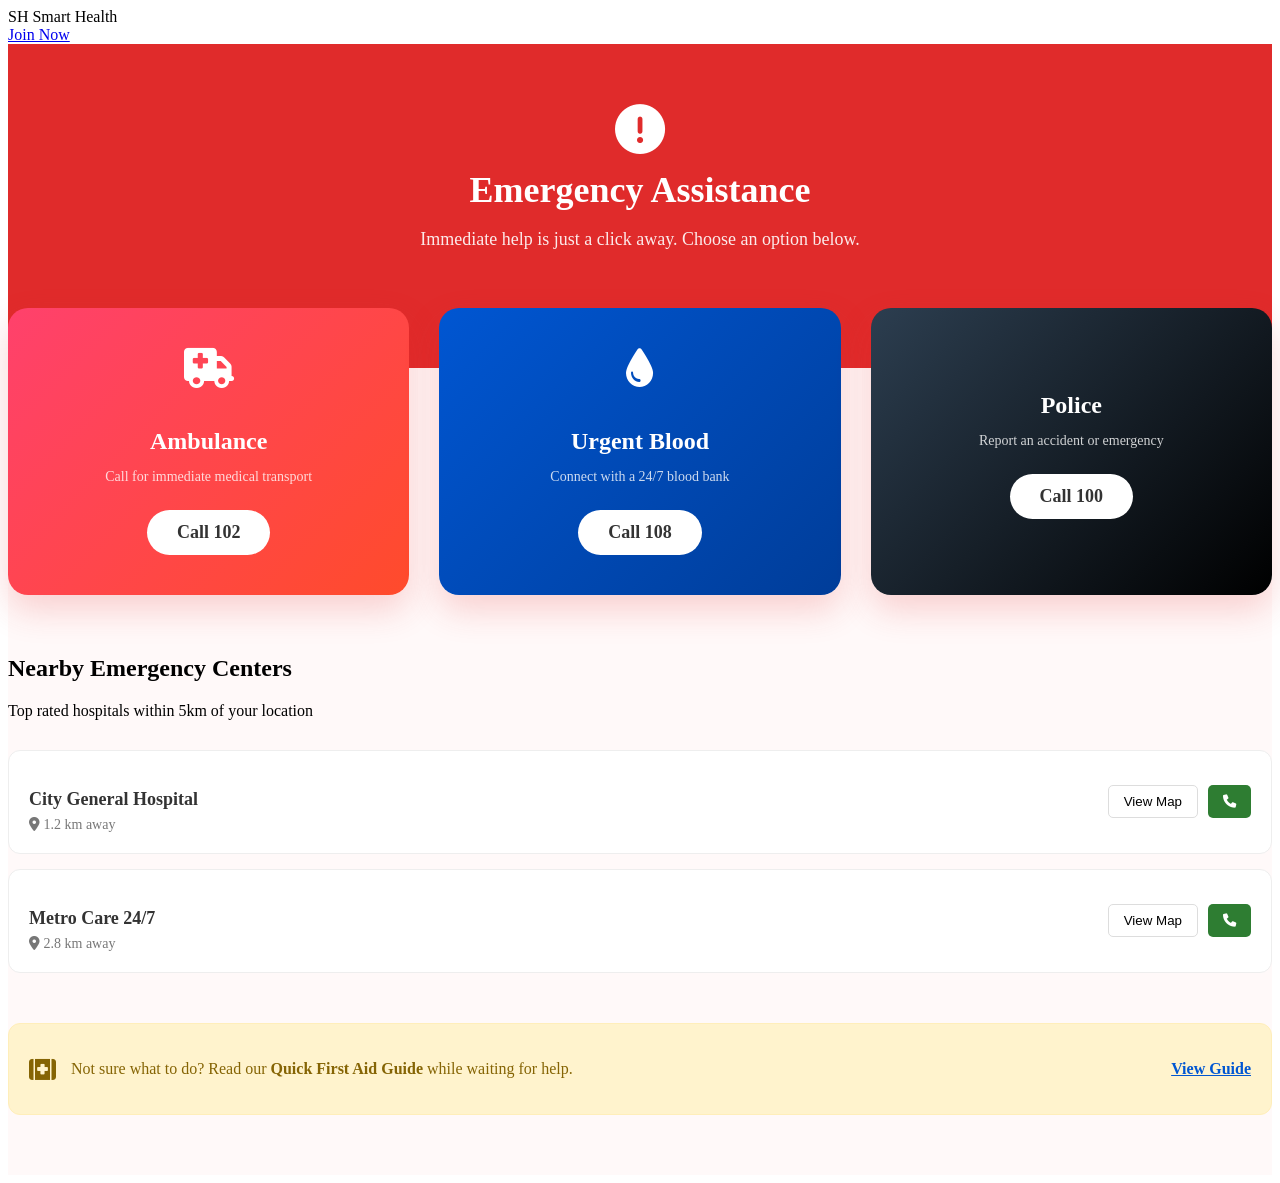
==== Emergency.html @ f5e46cc2 "i add most of features by files" ====
<!DOCTYPE html>
<html lang="en">
<head>
    <meta charset="UTF-8">
    <meta name="viewport" content="width=device-width, initial-scale=1.0">
    <title>Emergency - Smart Health</title>
    <link rel="stylesheet" href="emergency.css">
    <link rel="stylesheet" href="https://cdnjs.cloudflare.com/ajax/libs/font-awesome/6.0.0/css/all.min.css">
</head>
<body>

    <header class="navbar">
        <div class="container nav-flex">
            <div class="logo">
                <span class="logo-box">SH</span>
                <span class="logo-text">Smart Health</span>
            </div>
        
            <div class="nav-auth">
                <a href="signup.html" class="btn-register">Join Now</a>
            </div>
        </div>
    </header>

    <main class="emergency-page">
        <section class="emergency-hero">
            <div class="container">
                <div class="panic-header">
                    <i class="fa-solid fa-circle-exclamation pulse-icon"></i>
                    <h1>Emergency Assistance</h1>
                    <p>Immediate help is just a click away. Choose an option below.</p>
                </div>
            </div>
        </section>

        <section class="container">
            <div class="emergency-grid">
                <div class="panic-card red-bg">
                    <i class="fa-solid fa-truck-medical"></i>
                    <h2>Ambulance</h2>
                    <p>Call for immediate medical transport</p>
                    <a href="tel:102" class="call-btn">Call 102</a>
                </div>

                <div class="panic-card blue-bg">
                    <i class="fa-solid fa-droplet"></i>
                    <h2>Urgent Blood</h2>
                    <p>Connect with a 24/7 blood bank</p>
                    <a href="tel:108" class="call-btn">Call 108</a>
                </div>

                <div class="panic-card dark-bg">
                    <i class="fa-solid fa-shield-halved"></i>
                    <h2>Police</h2>
                    <p>Report an accident or emergency</p>
                    <a href="tel:100" class="call-btn">Call 100</a>
                </div>
            </div>
        </section>

        <section class="container nearby-section">
            <div class="section-title">
                <h2>Nearby Emergency Centers</h2>
                <p>Top rated hospitals within 5km of your location</p>
            </div>
            
            <div class="hospital-list">
                <div class="hospital-item">
                    <div class="hosp-info">
                        <h3>City General Hospital</h3>
                        <span><i class="fa-solid fa-location-dot"></i> 1.2 km away</span>
                    </div>
                    <div class="hosp-actions">
                        <button class="btn-sm-outline">View Map</button>
                        <button class="btn-sm-call"><i class="fa-solid fa-phone"></i></button>
                    </div>
                </div>

                <div class="hospital-item">
                    <div class="hosp-info">
                        <h3>Metro Care 24/7</h3>
                        <span><i class="fa-solid fa-location-dot"></i> 2.8 km away</span>
                    </div>
                    <div class="hosp-actions">
                        <button class="btn-sm-outline">View Map</button>
                        <button class="btn-sm-call"><i class="fa-solid fa-phone"></i></button>
                    </div>
                </div>
            </div>
        </section>

        <section class="container first-aid-strip">
            <div class="strip-content">
                <i class="fa-solid fa-kit-medical"></i>
                <p>Not sure what to do? Read our <strong>Quick First Aid Guide</strong> while waiting for help.</p>
                <a href="awareness.html">View Guide</a>
            </div>
        </section>
    </main>

</body>
</html>
---- emergency.css ----
/* Emergency Page Base */
.emergency-page {
    background-color: #fff9f9;
    padding-bottom: 60px;
}

.emergency-hero {
    background-color: #E02B2B;
    color: white;
    padding: 60px 0 100px;
    text-align: center;
}

.panic-header h1 {
    font-size: 36px;
    margin: 15px 0;
}

.panic-header p {
    opacity: 0.9;
    font-size: 18px;
}

/* Pulse Icon Animation */
.pulse-icon {
    font-size: 50px;
    animation: pulse-red 2s infinite;
}

@keyframes pulse-red {
    0% { transform: scale(0.95); text-shadow: 0 0 0 rgba(255, 255, 255, 0.7); }
    70% { transform: scale(1); text-shadow: 0 0 20px rgba(255, 255, 255, 0); }
    100% { transform: scale(0.95); text-shadow: 0 0 0 rgba(255, 255, 255, 0); }
}

/* Emergency Grid */
.emergency-grid {
    display: grid;
    grid-template-columns: repeat(3, 1fr);
    gap: 30px;
    margin-top: -60px; /* Overlap hero */
}

.panic-card {
    padding: 40px 20px;
    border-radius: 20px;
    text-align: center;
    color: white;
    box-shadow: 0 15px 35px rgba(224, 43, 43, 0.2);
    transition: 0.3s;
}

.panic-card:hover {
    transform: translateY(-10px);
}

.panic-card i {
    font-size: 40px;
    margin-bottom: 20px;
}

.panic-card h2 {
    font-size: 24px;
    margin-bottom: 10px;
}

.panic-card p {
    font-size: 14px;
    margin-bottom: 25px;
    opacity: 0.8;
}

.red-bg { background: linear-gradient(135deg, #ff416c, #ff4b2b); }
.blue-bg { background: linear-gradient(135deg, #0056D2, #003d99); }
.dark-bg { background: linear-gradient(135deg, #2c3e50, #000000); }

.call-btn {
    display: inline-block;
    background: white;
    color: #333;
    padding: 12px 30px;
    border-radius: 50px;
    text-decoration: none;
    font-weight: 700;
    font-size: 18px;
}

/* Nearby Hospital List */
.nearby-section {
    margin-top: 60px;
}

.section-title {
    margin-bottom: 30px;
}

.hospital-item {
    background: white;
    padding: 20px;
    border-radius: 12px;
    display: flex;
    justify-content: space-between;
    align-items: center;
    margin-bottom: 15px;
    border: 1px solid #eee;
}

.hosp-info h3 {
    font-size: 18px;
    color: #333;
    margin-bottom: 5px;
}

.hosp-info span {
    font-size: 14px;
    color: #777;
}

.hosp-actions {
    display: flex;
    gap: 10px;
}

.btn-sm-outline {
    background: transparent;
    border: 1px solid #ddd;
    padding: 8px 15px;
    border-radius: 5px;
    cursor: pointer;
}

.btn-sm-call {
    background: #2e7d32;
    color: white;
    border: none;
    padding: 8px 15px;
    border-radius: 5px;
    cursor: pointer;
}

/* First Aid Strip */
.first-aid-strip {
    margin-top: 50px;
    background: #fff3cd;
    border: 1px solid #ffeeba;
    padding: 20px;
    border-radius: 12px;
}

.strip-content {
    display: flex;
    align-items: center;
    gap: 15px;
    color: #856404;
}

.strip-content i {
    font-size: 24px;
}

.strip-content a {
    color: #0056D2;
    font-weight: 700;
    margin-left: auto;
}

/* Mobile */
@media (max-width: 768px) {
    .emergency-grid {
        grid-template-columns: 1fr;
    }
    .hospital-item {
        flex-direction: column;
        align-items: flex-start;
        gap: 15px;
    }
}
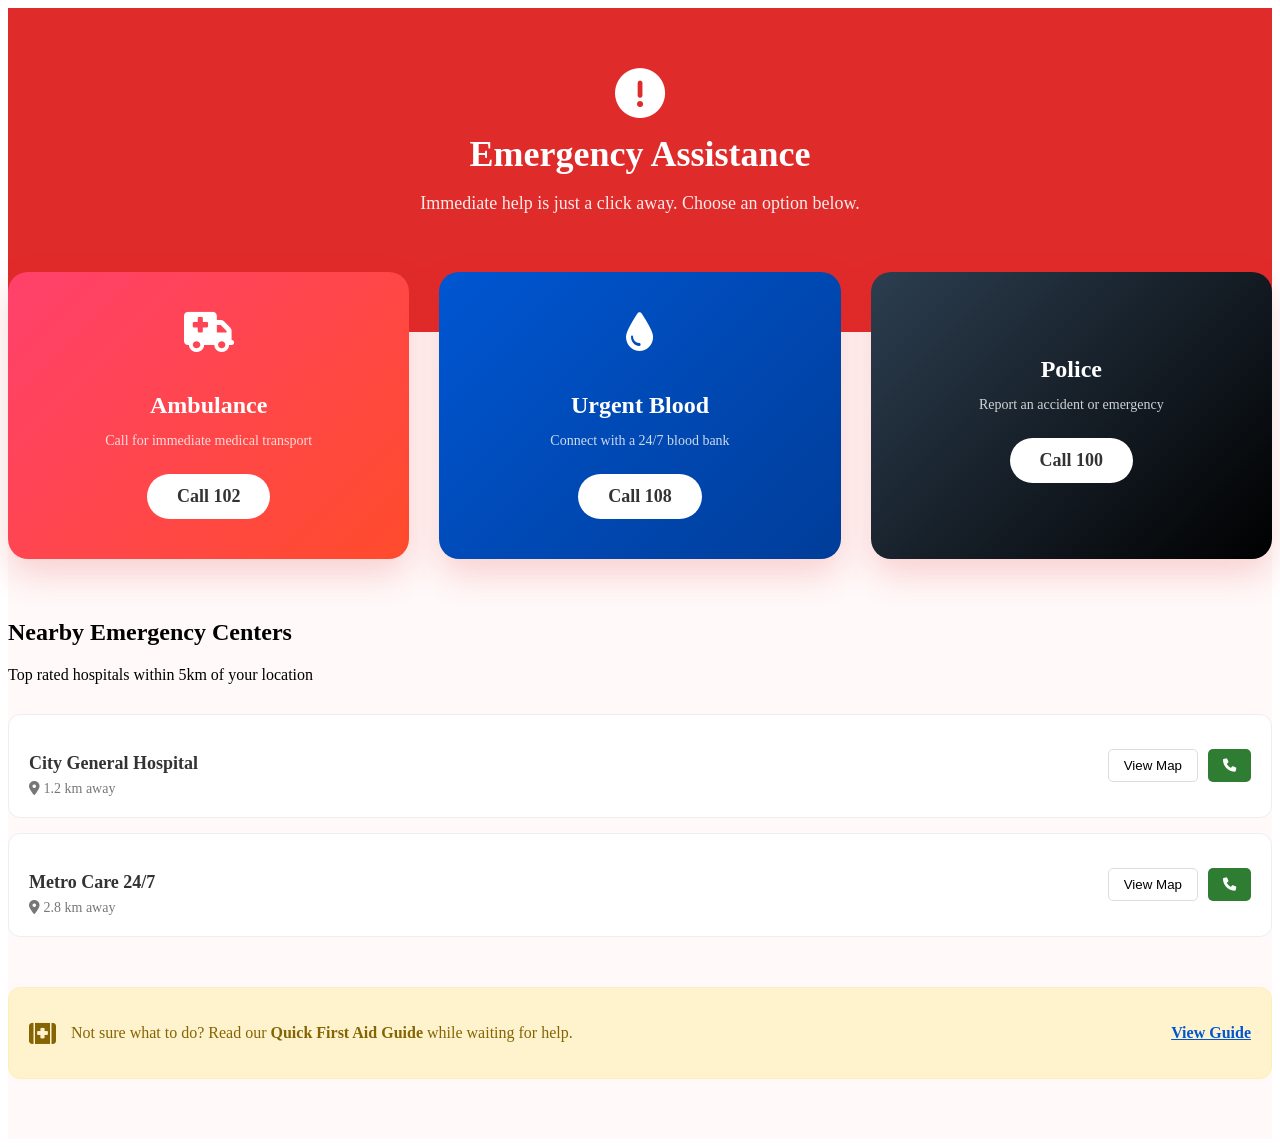
==== commit b759aa34: "i change the interface" ====
--- a/Emergency.html
+++ b/Emergency.html
@@ -11,13 +11,9 @@
 
     <header class="navbar">
         <div class="container nav-flex">
-            <div class="logo">
-                <span class="logo-box">SH</span>
-                <span class="logo-text">Smart Health</span>
-            </div>
-        
+            
             <div class="nav-auth">
-                <a href="signup.html" class="btn-register">Join Now</a>
+            
             </div>
         </div>
     </header>
